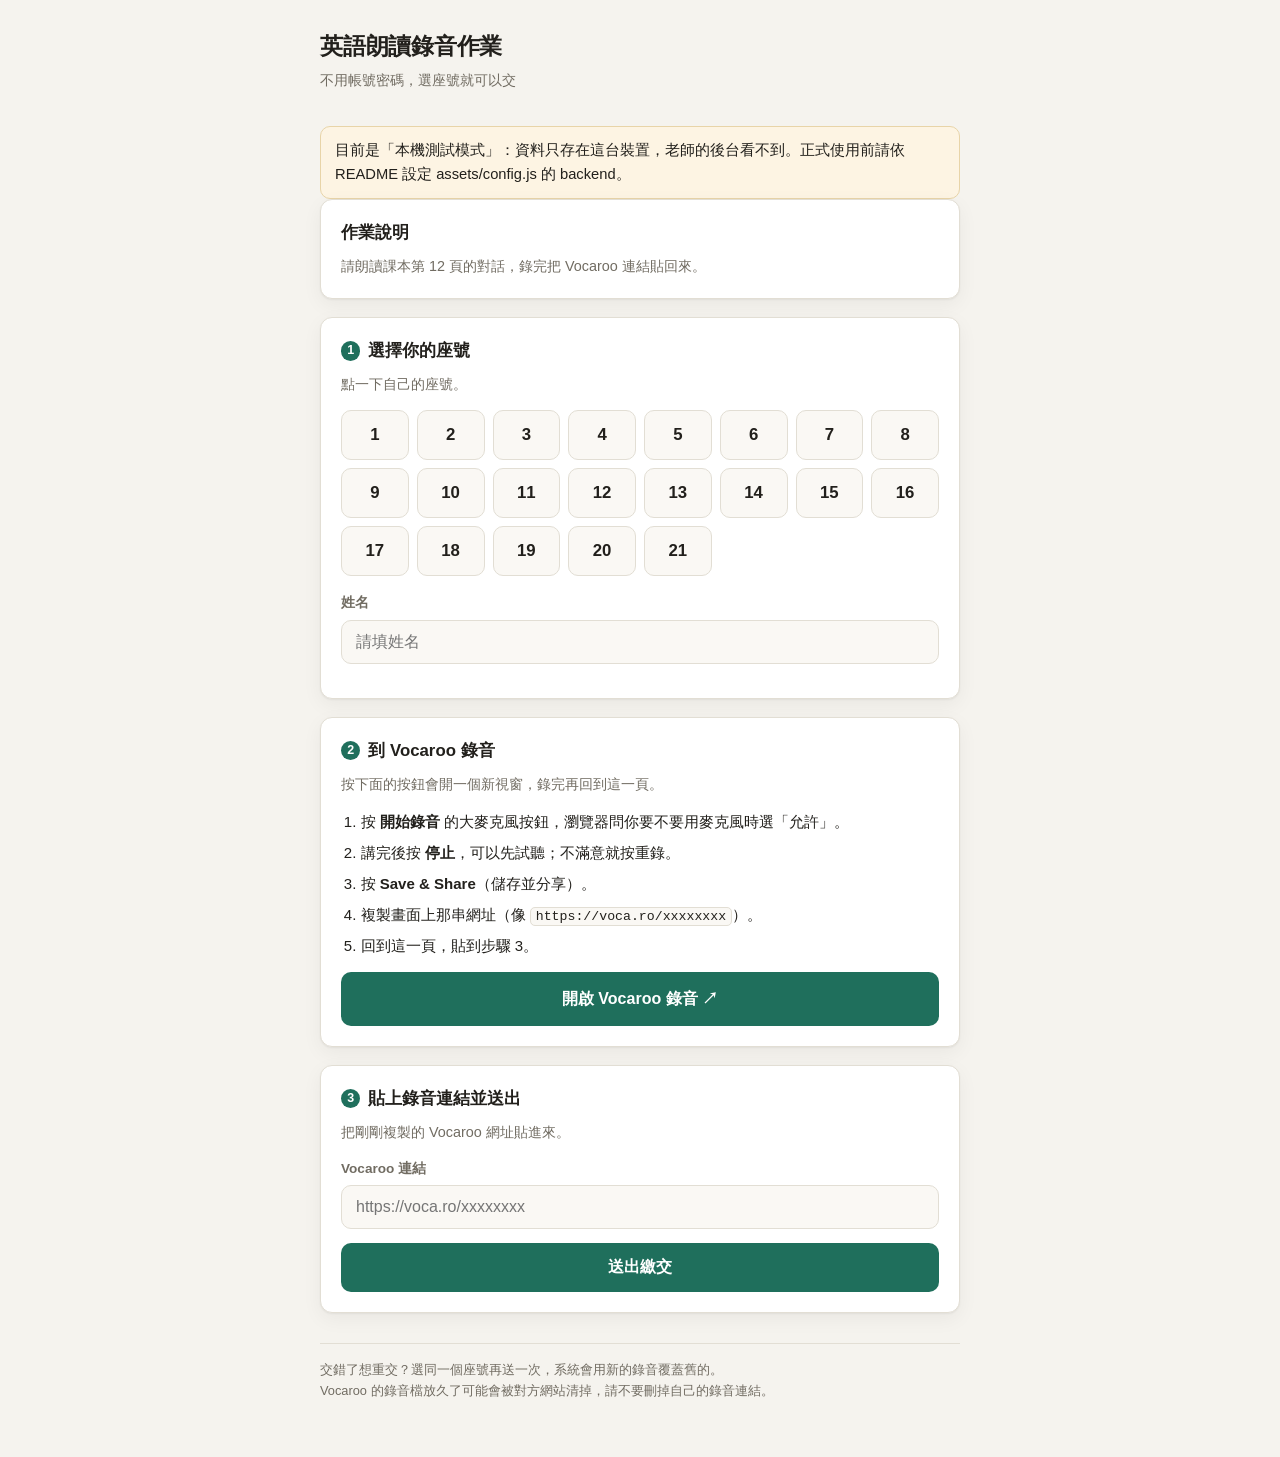
==== index.html @ 9de1da9e "座號錄音繳交系統：學生免登入繳交、教師後台檢視與播放 學生選座號 → 到 Vocaroo 錄音 → 貼回分享連結即完成繳交； 教師後台（imp5477/imp5477）顯示 21 位學生的繳交進度、 " ====
<!doctype html>
<html lang="zh-Hant">
<head>
<meta charset="utf-8">
<meta name="viewport" content="width=device-width, initial-scale=1">
<title>錄音作業繳交</title>
<meta name="description" content="輸入座號、到 Vocaroo 錄音，再把連結貼回來即可完成繳交。">
<link rel="stylesheet" href="assets/ui.css">
</head>
<body>
<div class="wrap">

  <header class="top">
    <div>
      <h1 id="pageTitle">錄音作業繳交</h1>
      <p class="sub">不用帳號密碼，選座號就可以交</p>
    </div>
  </header>

  <!-- 後端尚未設定 / 測試模式的提示 -->
  <div id="backendWarn" class="msg msg--warn" hidden></div>

  <!-- 作業說明 -->
  <div id="noteCard" class="card" hidden>
    <h2>作業說明</h2>
    <p id="assignmentNote" class="help" style="margin-bottom:0"></p>
    <p id="deadlineNote" class="small muted" style="margin:8px 0 0" hidden></p>
  </div>

  <!-- 步驟 1：座號 -->
  <section class="card">
    <h2><span class="step">1</span>選擇你的座號</h2>
    <p class="help">點一下自己的座號。</p>

    <div id="seatGrid" class="seat-grid" role="group" aria-label="座號"></div>

    <label class="field" id="nameField" hidden style="margin-top:16px">
      <span>姓名</span>
      <input type="text" id="nameInput" autocomplete="name" placeholder="請填姓名">
    </label>

    <div id="seatNotice" class="msg msg--info" hidden></div>
  </section>

  <!-- 步驟 2：錄音 -->
  <section class="card">
    <h2><span class="step">2</span>到 Vocaroo 錄音</h2>
    <p class="help">按下面的按鈕會開一個新視窗，錄完再回到這一頁。</p>

    <ol class="steps">
      <li>按 <strong>開始錄音</strong> 的大麥克風按鈕，瀏覽器問你要不要用麥克風時選「允許」。</li>
      <li>講完後按 <strong>停止</strong>，可以先試聽；不滿意就按重錄。</li>
      <li>按 <strong>Save &amp; Share</strong>（儲存並分享）。</li>
      <li>複製畫面上那串網址（像 <code>https://voca.ro/xxxxxxxx</code>）。</li>
      <li>回到這一頁，貼到步驟 3。</li>
    </ol>

    <a class="btn btn--block" id="openVocaroo" href="https://vocaroo.com" target="_blank" rel="noopener noreferrer">
      開啟 Vocaroo 錄音 ↗
    </a>
  </section>

  <!-- 步驟 3：貼連結 -->
  <section class="card">
    <h2><span class="step">3</span>貼上錄音連結並送出</h2>
    <p class="help">把剛剛複製的 Vocaroo 網址貼進來。</p>

    <form id="submitForm" novalidate>
      <label class="field">
        <span>Vocaroo 連結</span>
        <input type="text" id="linkInput" inputmode="url" autocomplete="off"
               autocapitalize="off" spellcheck="false"
               placeholder="https://voca.ro/xxxxxxxx">
      </label>

      <button type="submit" class="btn btn--block" id="submitBtn">送出繳交</button>
    </form>

    <div id="formMsg" class="msg" hidden></div>

    <!-- 送出成功後的試聽區 -->
    <div id="doneBox" hidden style="margin-top:18px">
      <p class="small muted" style="margin:0 0 8px">試聽一下，確認這是你要交的錄音：</p>
      <div id="donePlayer"></div>
      <p class="small" style="margin:10px 0 0">
        <a id="doneLink" href="#" target="_blank" rel="noopener noreferrer">在 Vocaroo 開啟這段錄音 ↗</a>
      </p>
    </div>
  </section>

  <footer class="foot">
    <p style="margin:0">
      交錯了想重交？選同一個座號再送一次，系統會用新的錄音覆蓋舊的。<br>
      Vocaroo 的錄音檔放久了可能會被對方網站清掉，請不要刪掉自己的錄音連結。
    </p>
  </footer>

</div>

<script src="assets/config.js"></script>
<script src="assets/store.js"></script>
<script src="assets/vocaroo.js"></script>
<script src="assets/student.js"></script>
</body>
</html>
---- assets/ui.css ----
/* ===================================================================
   共用樣式 —— 手機優先（學生多半用手機操作）
   =================================================================== */

:root {
  --bg:        #f5f3ee;
  --surface:   #ffffff;
  --surface-2: #faf8f4;
  --border:    #e2ded4;
  --text:      #22201c;
  --muted:     #716c62;
  --accent:    #1f6f5c;
  --accent-ink:#ffffff;
  --accent-sl: #e6f0ec;
  --done:      #1f6f5c;
  --todo:      #b4392f;
  --todo-sl:   #fbeae7;
  --warn-bg:   #fdf4e3;
  --warn-bd:   #e8d4a8;
  --radius:    12px;
  --shadow:    0 1px 2px rgba(0,0,0,.05), 0 6px 20px rgba(0,0,0,.05);
  --font: "Noto Sans TC", -apple-system, BlinkMacSystemFont, "Segoe UI",
          "PingFang TC", "Microsoft JhengHei", sans-serif;
}

@media (prefers-color-scheme: dark) {
  :root:not([data-theme="light"]) {
    --bg:        #17181a;
    --surface:   #1f2124;
    --surface-2: #252829;
    --border:    #363a3d;
    --text:      #ececea;
    --muted:     #a3a09a;
    --accent:    #4bbd9c;
    --accent-ink:#10251f;
    --accent-sl: #1d302b;
    --done:      #4bbd9c;
    --todo:      #f08a7d;
    --todo-sl:   #37231f;
    --warn-bg:   #2e2718;
    --warn-bd:   #4d4228;
    --shadow:    0 1px 2px rgba(0,0,0,.3), 0 6px 20px rgba(0,0,0,.25);
  }
}

* { box-sizing: border-box; }

body {
  margin: 0;
  padding: 0 16px 56px;
  background: var(--bg);
  color: var(--text);
  font-family: var(--font);
  font-size: 16px;
  line-height: 1.6;
  -webkit-text-size-adjust: 100%;
}

.wrap { max-width: 640px; margin: 0 auto; }
.wrap--wide { max-width: 900px; }

/* ---------- 頁首 ---------- */

header.top {
  padding: 28px 0 20px;
  display: flex;
  align-items: flex-start;
  justify-content: space-between;
  gap: 16px;
  flex-wrap: wrap;
}
header.top h1 {
  margin: 0;
  font-size: 1.45rem;
  letter-spacing: -0.01em;
}
header.top .sub {
  margin: 4px 0 0;
  color: var(--muted);
  font-size: .9rem;
}

/* ---------- 卡片 ---------- */

.card {
  background: var(--surface);
  border: 1px solid var(--border);
  border-radius: var(--radius);
  box-shadow: var(--shadow);
  padding: 20px;
  margin-bottom: 18px;
}
.card h2 {
  margin: 0 0 4px;
  font-size: 1.05rem;
}
.card h2 .step {
  display: inline-grid;
  place-items: center;
  width: 1.55em;
  height: 1.55em;
  margin-right: 8px;
  border-radius: 50%;
  background: var(--accent);
  color: var(--accent-ink);
  font-size: .78rem;
  font-weight: 700;
  vertical-align: 2px;
}
.card p.help {
  margin: 8px 0 14px;
  color: var(--muted);
  font-size: .9rem;
}

/* ---------- 表單元件 ---------- */

label.field { display: block; margin-bottom: 14px; }
label.field > span {
  display: block;
  margin-bottom: 6px;
  font-size: .85rem;
  font-weight: 600;
  color: var(--muted);
}

input[type="text"],
input[type="password"],
input[type="number"],
select,
textarea {
  width: 100%;
  padding: 12px 14px;
  font-family: inherit;
  font-size: 1rem;
  color: var(--text);
  background: var(--surface-2);
  border: 1px solid var(--border);
  border-radius: 10px;
  appearance: none;
}
input:focus, select:focus, textarea:focus {
  outline: 2px solid var(--accent);
  outline-offset: 1px;
  border-color: var(--accent);
}

.btn {
  display: inline-flex;
  align-items: center;
  justify-content: center;
  gap: 8px;
  padding: 13px 20px;
  min-height: 48px;
  font-family: inherit;
  font-size: 1rem;
  font-weight: 600;
  color: var(--accent-ink);
  background: var(--accent);
  border: 1px solid transparent;
  border-radius: 10px;
  cursor: pointer;
  text-decoration: none;
  transition: filter .15s;
}
.btn:hover { filter: brightness(1.08); }
.btn:disabled { opacity: .5; cursor: not-allowed; }
.btn--block { width: 100%; }
.btn--ghost {
  background: transparent;
  color: var(--text);
  border-color: var(--border);
}
.btn--small {
  padding: 7px 12px;
  min-height: 0;
  font-size: .85rem;
  font-weight: 500;
}
.btn-row { display: flex; gap: 10px; flex-wrap: wrap; }

/* ---------- 座號選擇格 ---------- */

.seat-grid {
  display: grid;
  grid-template-columns: repeat(auto-fill, minmax(62px, 1fr));
  gap: 8px;
}
.seat-btn {
  padding: 14px 0;
  font-family: inherit;
  font-size: 1.05rem;
  font-weight: 600;
  color: var(--text);
  background: var(--surface-2);
  border: 1.5px solid var(--border);
  border-radius: 10px;
  cursor: pointer;
}
.seat-btn[aria-pressed="true"] {
  background: var(--accent);
  border-color: var(--accent);
  color: var(--accent-ink);
}

/* ---------- 後台進度格 ---------- */

.status-grid {
  display: grid;
  grid-template-columns: repeat(auto-fill, minmax(58px, 1fr));
  gap: 8px;
}
.status-cell {
  padding: 10px 0 8px;
  text-align: center;
  border-radius: 10px;
  border: 1.5px solid var(--border);
  background: var(--surface-2);
  font-size: 1.05rem;
  font-weight: 600;
}
.status-cell .mark {
  display: block;
  font-size: .68rem;
  font-weight: 500;
  margin-top: 1px;
}
.status-cell.is-done {
  background: var(--accent-sl);
  border-color: var(--done);
  color: var(--done);
}
.status-cell.is-todo {
  background: var(--todo-sl);
  border-color: var(--todo);
  color: var(--todo);
}

/* ---------- 統計 ---------- */

.stats { display: flex; gap: 10px; flex-wrap: wrap; margin-bottom: 16px; }
.stat {
  flex: 1 1 120px;
  background: var(--surface);
  border: 1px solid var(--border);
  border-radius: var(--radius);
  padding: 14px 16px;
}
.stat .n { font-size: 1.7rem; font-weight: 700; line-height: 1.1; }
.stat .k { font-size: .8rem; color: var(--muted); }
.stat.is-done .n { color: var(--done); }
.stat.is-todo .n { color: var(--todo); }

/* ---------- 提交清單 ---------- */

.sub-list { list-style: none; margin: 0; padding: 0; }
.sub-item {
  display: flex;
  align-items: center;
  gap: 14px;
  flex-wrap: wrap;
  padding: 14px 0;
  border-top: 1px solid var(--border);
}
.sub-item:first-child { border-top: 0; }
.sub-seat {
  flex: 0 0 auto;
  display: grid;
  place-items: center;
  width: 42px;
  height: 42px;
  border-radius: 10px;
  background: var(--accent-sl);
  color: var(--done);
  font-weight: 700;
}
.sub-meta { flex: 1 1 150px; min-width: 0; }
.sub-meta .nm { font-weight: 600; }
.sub-meta .tm { font-size: .78rem; color: var(--muted); }
.sub-actions { flex: 0 0 auto; display: flex; gap: 6px; }

.player { flex: 1 1 260px; min-width: 240px; }
.player-audio { width: 100%; height: 40px; }
.player-embed { width: 100%; max-width: 320px; border: 0; }

/* ---------- 訊息 ---------- */

.msg {
  padding: 12px 14px;
  border-radius: 10px;
  font-size: .92rem;
  margin: 14px 0 0;
}
.msg--ok   { background: var(--accent-sl); color: var(--done); }
.msg--err  { background: var(--todo-sl);   color: var(--todo); }
.msg--warn { background: var(--warn-bg); border: 1px solid var(--warn-bd); }
.msg--info { background: var(--surface-2); border: 1px solid var(--border); color: var(--muted); }
.msg[hidden] { display: none; }

/* ---------- 步驟說明 ---------- */

ol.steps { margin: 0 0 14px; padding-left: 1.3em; font-size: .94rem; }
ol.steps li { margin-bottom: 7px; }
ol.steps code {
  background: var(--surface-2);
  border: 1px solid var(--border);
  border-radius: 5px;
  padding: 1px 5px;
  font-size: .88em;
}

/* ---------- 其他 ---------- */

.muted { color: var(--muted); }
.small { font-size: .85rem; }
.spread { display: flex; justify-content: space-between; align-items: center; gap: 12px; flex-wrap: wrap; }
footer.foot {
  margin-top: 30px;
  padding-top: 16px;
  border-top: 1px solid var(--border);
  color: var(--muted);
  font-size: .8rem;
}
footer.foot a { color: var(--muted); }
.nowrap { white-space: nowrap; }

@media (max-width: 420px) {
  header.top h1 { font-size: 1.25rem; }
  .card { padding: 16px; }
}
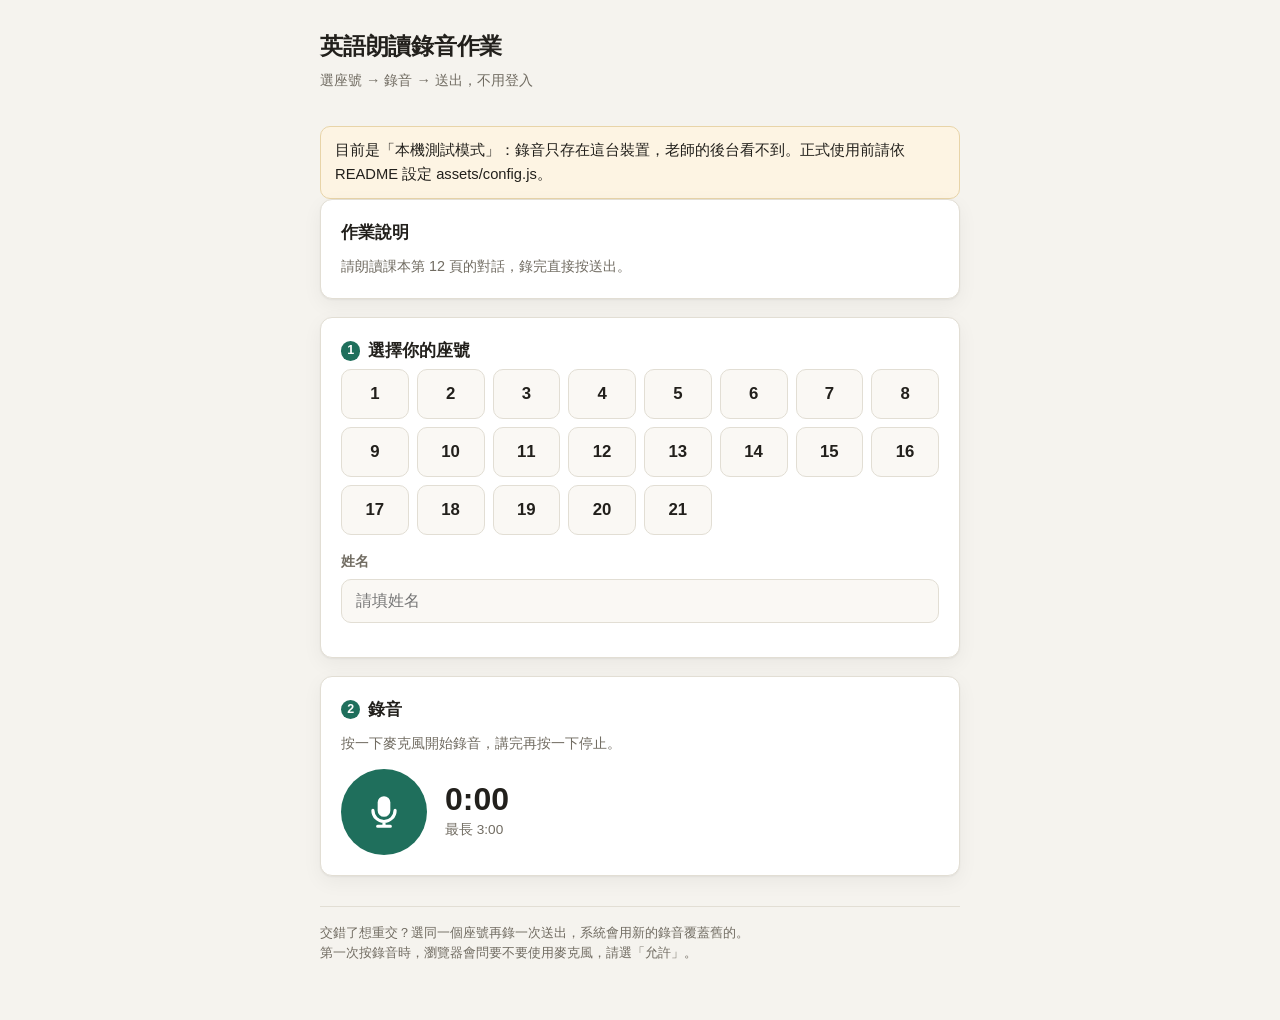
==== commit 6faf8eb5: "學生頁改為網頁內直接錄音，不再需要複製貼上網址 學生流程縮成兩步：選座號、按麥克風錄音後送出。改用瀏覽器的 MediaRecorder 直接錄，因此不再經過 Vocaroo —— Vocaroo 沒有" ====
--- a/index.html
+++ b/index.html
@@ -4,7 +4,7 @@
 <meta charset="utf-8">
 <meta name="viewport" content="width=device-width, initial-scale=1">
 <title>錄音作業繳交</title>
-<meta name="description" content="輸入座號、到 Vocaroo 錄音，再把連結貼回來即可完成繳交。">
+<meta name="description" content="選座號、按一下錄音，就完成繳交。">
 <link rel="stylesheet" href="assets/ui.css">
 </head>
 <body>
@@ -13,11 +13,10 @@
   <header class="top">
     <div>
       <h1 id="pageTitle">錄音作業繳交</h1>
-      <p class="sub">不用帳號密碼，選座號就可以交</p>
+      <p class="sub">選座號 → 錄音 → 送出，不用登入</p>
     </div>
   </header>
 
-  <!-- 後端尚未設定 / 測試模式的提示 -->
   <div id="backendWarn" class="msg msg--warn" hidden></div>
 
   <!-- 作業說明 -->
@@ -30,8 +29,6 @@
   <!-- 步驟 1：座號 -->
   <section class="card">
     <h2><span class="step">1</span>選擇你的座號</h2>
-    <p class="help">點一下自己的座號。</p>
-
     <div id="seatGrid" class="seat-grid" role="group" aria-label="座號"></div>
 
     <label class="field" id="nameField" hidden style="margin-top:16px">
@@ -44,54 +41,57 @@
 
   <!-- 步驟 2：錄音 -->
   <section class="card">
-    <h2><span class="step">2</span>到 Vocaroo 錄音</h2>
-    <p class="help">按下面的按鈕會開一個新視窗，錄完再回到這一頁。</p>
+    <h2><span class="step">2</span>錄音</h2>
 
-    <ol class="steps">
-      <li>按 <strong>開始錄音</strong> 的大麥克風按鈕，瀏覽器問你要不要用麥克風時選「允許」。</li>
-      <li>講完後按 <strong>停止</strong>，可以先試聽；不滿意就按重錄。</li>
-      <li>按 <strong>Save &amp; Share</strong>（儲存並分享）。</li>
-      <li>複製畫面上那串網址（像 <code>https://voca.ro/xxxxxxxx</code>）。</li>
-      <li>回到這一頁，貼到步驟 3。</li>
-    </ol>
+    <!-- 瀏覽器不支援時顯示 -->
+    <div id="supportWarn" class="msg msg--err" hidden></div>
 
-    <a class="btn btn--block" id="openVocaroo" href="https://vocaroo.com" target="_blank" rel="noopener noreferrer">
-      開啟 Vocaroo 錄音 ↗
-    </a>
-  </section>
+    <div id="recorderUI">
+      <p class="help" id="recHint">按一下麥克風開始錄音，講完再按一下停止。</p>
 
-  <!-- 步驟 3：貼連結 -->
-  <section class="card">
-    <h2><span class="step">3</span>貼上錄音連結並送出</h2>
-    <p class="help">把剛剛複製的 Vocaroo 網址貼進來。</p>
+      <div class="rec-wrap">
+        <button type="button" class="rec-btn" id="recBtn" aria-label="開始錄音">
+          <svg class="rec-icon rec-icon--mic" viewBox="0 0 24 24" aria-hidden="true">
+            <path d="M12 15a4 4 0 0 0 4-4V6a4 4 0 0 0-8 0v5a4 4 0 0 0 4 4z"/>
+            <path d="M19 11a7 7 0 0 1-14 0M12 18v3M8 21h8" fill="none" stroke="currentColor"
+                  stroke-width="2" stroke-linecap="round"/>
+          </svg>
+          <svg class="rec-icon rec-icon--stop" viewBox="0 0 24 24" aria-hidden="true" hidden>
+            <rect x="7" y="7" width="10" height="10" rx="2"/>
+          </svg>
+        </button>
 
-    <form id="submitForm" novalidate>
-      <label class="field">
-        <span>Vocaroo 連結</span>
-        <input type="text" id="linkInput" inputmode="url" autocomplete="off"
-               autocapitalize="off" spellcheck="false"
-               placeholder="https://voca.ro/xxxxxxxx">
-      </label>
+        <div class="rec-info">
+          <div class="rec-timer" id="recTimer">0:00</div>
+          <div class="rec-limit small muted" id="recLimit"></div>
+        </div>
+      </div>
+    </div>
 
-      <button type="submit" class="btn btn--block" id="submitBtn">送出繳交</button>
-    </form>
+    <!-- 錄完後的試聽與送出 -->
+    <div id="reviewBox" hidden>
+      <p class="help" style="margin:18px 0 8px">先聽一遍，可以的話再送出：</p>
+      <audio id="reviewAudio" controls class="player-audio"></audio>
+
+      <div class="btn-row" style="margin-top:14px">
+        <button type="button" class="btn" id="sendBtn">送出繳交</button>
+        <button type="button" class="btn btn--ghost" id="redoBtn">重新錄音</button>
+      </div>
+    </div>
 
     <div id="formMsg" class="msg" hidden></div>
 
-    <!-- 送出成功後的試聽區 -->
+    <!-- 送出成功 -->
     <div id="doneBox" hidden style="margin-top:18px">
-      <p class="small muted" style="margin:0 0 8px">試聽一下，確認這是你要交的錄音：</p>
-      <div id="donePlayer"></div>
-      <p class="small" style="margin:10px 0 0">
-        <a id="doneLink" href="#" target="_blank" rel="noopener noreferrer">在 Vocaroo 開啟這段錄音 ↗</a>
-      </p>
+      <p class="small muted" style="margin:0 0 8px">已繳交的錄音：</p>
+      <audio id="doneAudio" controls class="player-audio"></audio>
     </div>
   </section>
 
   <footer class="foot">
     <p style="margin:0">
-      交錯了想重交？選同一個座號再送一次，系統會用新的錄音覆蓋舊的。<br>
-      Vocaroo 的錄音檔放久了可能會被對方網站清掉，請不要刪掉自己的錄音連結。
+      交錯了想重交？選同一個座號再錄一次送出，系統會用新的錄音覆蓋舊的。<br>
+      第一次按錄音時，瀏覽器會問要不要使用麥克風，請選「允許」。
     </p>
   </footer>
 
@@ -99,7 +99,7 @@
 
 <script src="assets/config.js"></script>
 <script src="assets/store.js"></script>
-<script src="assets/vocaroo.js"></script>
+<script src="assets/recorder.js"></script>
 <script src="assets/student.js"></script>
 </body>
 </html>
--- a/assets/ui.css
+++ b/assets/ui.css
@@ -203,6 +203,68 @@
   color: var(--accent-ink);
 }
 
+/* ---------- 錄音按鈕 ---------- */
+
+.rec-wrap {
+  display: flex;
+  align-items: center;
+  gap: 18px;
+}
+
+.rec-btn {
+  flex: 0 0 auto;
+  display: grid;
+  place-items: center;
+  width: 86px;
+  height: 86px;
+  padding: 0;
+  border: 0;
+  border-radius: 50%;
+  background: var(--accent);
+  color: var(--accent-ink);
+  cursor: pointer;
+  transition: background .18s, transform .1s;
+  -webkit-tap-highlight-color: transparent;
+}
+.rec-btn:hover { filter: brightness(1.08); }
+.rec-btn:active { transform: scale(.96); }
+.rec-btn:focus-visible { outline: 3px solid var(--accent); outline-offset: 3px; }
+
+.rec-btn.is-recording {
+  background: var(--todo);
+  animation: rec-pulse 1.6s ease-in-out infinite;
+}
+
+@keyframes rec-pulse {
+  0%, 100% { box-shadow: 0 0 0 0 rgba(180, 57, 47, .45); }
+  50%      { box-shadow: 0 0 0 14px rgba(180, 57, 47, 0); }
+}
+@media (prefers-reduced-motion: reduce) {
+  .rec-btn.is-recording { animation: none; }
+}
+
+.rec-icon {
+  width: 38px;
+  height: 38px;
+  fill: currentColor;
+  stroke: currentColor;
+}
+.rec-icon--mic { stroke: none; }
+.rec-icon--mic path:first-child { stroke: none; }
+.rec-icon--stop { stroke: none; }
+.rec-icon[hidden] { display: none; }
+
+.rec-info { min-width: 0; }
+.rec-timer {
+  font-size: 2rem;
+  font-weight: 700;
+  font-variant-numeric: tabular-nums;
+  line-height: 1.1;
+}
+.rec-limit { margin-top: 2px; }
+
+#recorderUI[hidden] { display: none; }
+
 /* ---------- 後台進度格 ---------- */
 
 .status-grid {
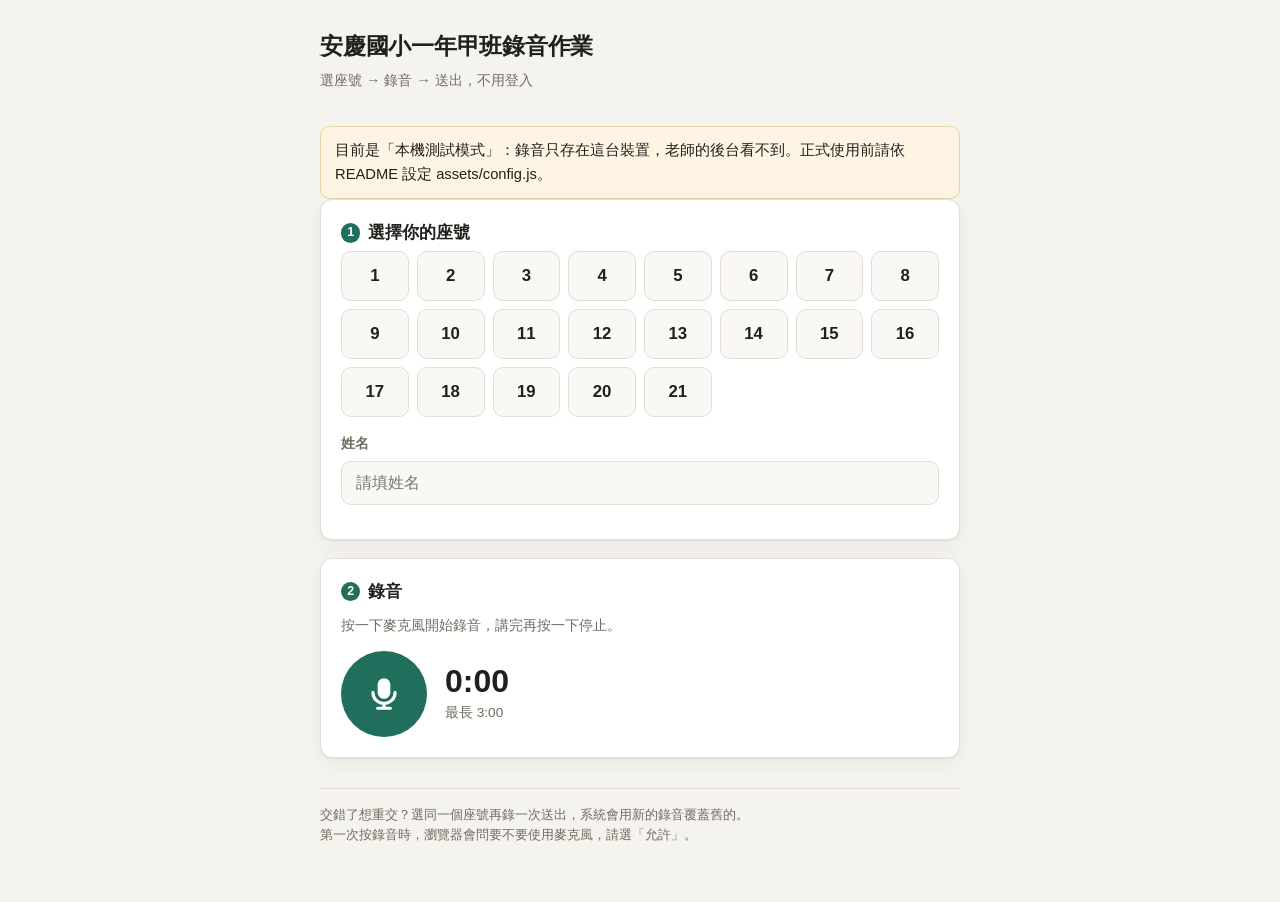
==== commit a0bb53a3: "改標題為「安慶國小一年甲班錄音作業」，學生頁不再顯示作業說明 assignmentNote 設為空字串，作業說明區塊因此不會出現（學生頁只剩 選座號與錄音兩塊）。要放回來只需在 config.js 填" ====
--- a/index.html
+++ b/index.html
@@ -3,7 +3,7 @@
 <head>
 <meta charset="utf-8">
 <meta name="viewport" content="width=device-width, initial-scale=1">
-<title>錄音作業繳交</title>
+<title>安慶國小一年甲班錄音作業</title>
 <meta name="description" content="選座號、按一下錄音，就完成繳交。">
 <link rel="stylesheet" href="assets/ui.css">
 </head>
@@ -12,7 +12,7 @@
 
   <header class="top">
     <div>
-      <h1 id="pageTitle">錄音作業繳交</h1>
+      <h1 id="pageTitle">安慶國小一年甲班錄音作業</h1>
       <p class="sub">選座號 → 錄音 → 送出，不用登入</p>
     </div>
   </header>
